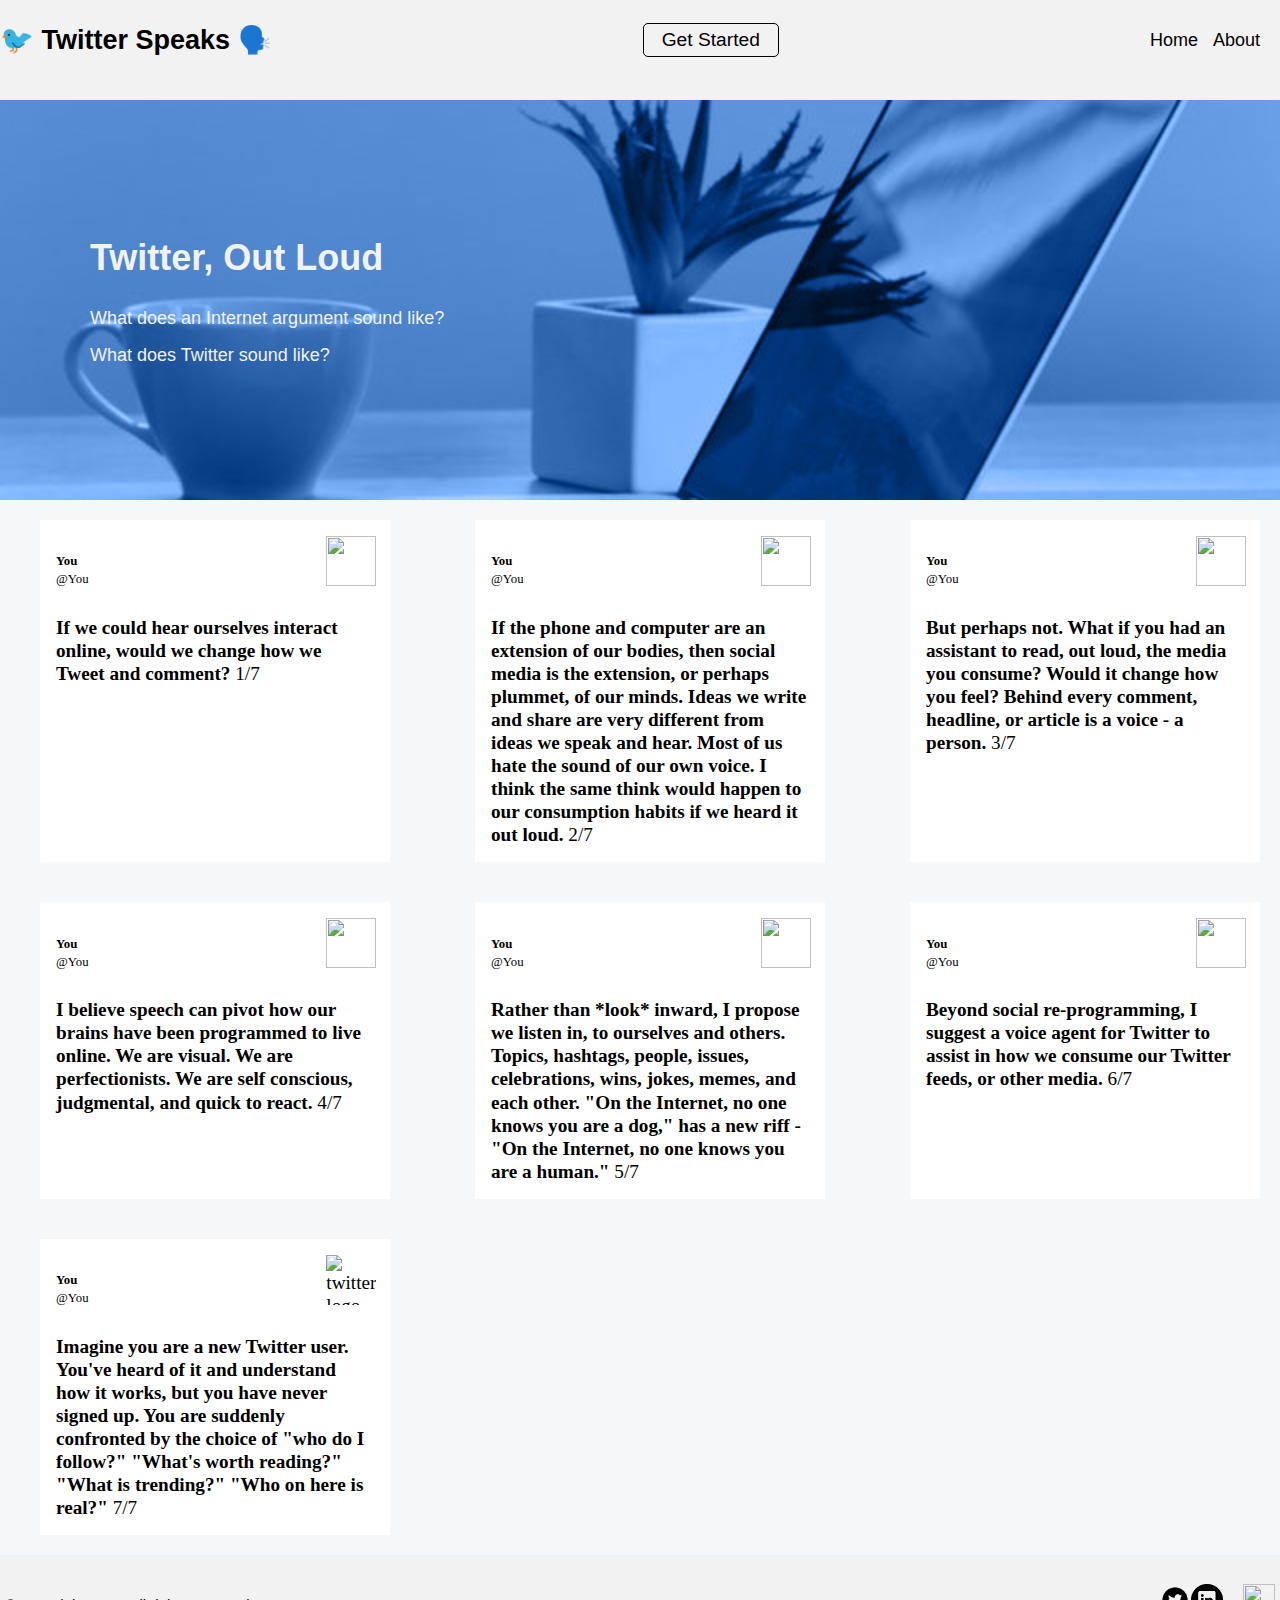
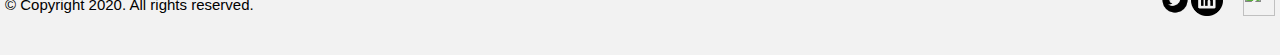
==== index.html @ 6756d502 "Intial Commit from assignment 3" ====
<!DOCTYPE html>
<html lang="en">
<head>
  <meta charset="utf-8"/>
  <link rel="stylesheet" media="screen" href="style.css">
  <title>🐦️Twitter Speaks🗣️</title>
</head>
  <body>
    <div class="wrapper-main"></div>
  <header class="page-header">
    <a href="#footer" class="skip">Skip to bottom of page</a>
    <nav>
      <h2 class="logo"><a href="index.html">🐦 Twitter Speaks 🗣️</a></h2>
      <ul>
        <li>
          <a href="index.html">Home</a>
        </li>
        <li>
          <a href="about.html">About</a>
        </li>

      </ul>
      <a href="form.html"><button class="cta-contact">Get Started</button></a>
    </nav>
  </header>
  <main class="page-main">
    <div>
      <h1>Twitter, Out Loud</h1>
      <p>What does an Internet argument sound like?</p>
      <p>What does Twitter sound like?</p>
    </div>
  </main>
  <div class="container">
      <div class="item">
        <img class="upper-right" src="img/Twitter All Brand Resources/Twitter Logos/Twitter_Logo_Blue/Twitter_Logo_Blue.png">
        <div class="upper-left"><p><strong>You</p></strong><br>@You</div>
        <p><strong>If we could hear ourselves interact online, would we change how we Tweet and comment?</strong> 1/7</p>
      </div>
      <div class="item"><img class="upper-right" src="img/Twitter All Brand Resources/Twitter Logos/Twitter_Logo_Blue/Twitter_Logo_Blue.png">
        <div class="upper-left"><p><strong>You</p></strong><br>@You</div>
        <p><strong>If the phone and computer are an extension of our bodies, then social media is the extension, or perhaps plummet, of our minds. Ideas we write and share are very different from ideas we speak and hear.
      
          Most of us hate the sound of our own voice. I think the same think would happen to our consumption habits if we heard it out loud. </strong>2/7</p></div>
      <div class="item"><img class="upper-right" src="img/Twitter All Brand Resources/Twitter Logos/Twitter_Logo_Blue/Twitter_Logo_Blue.png">
        <div class="upper-left"><p><strong>You</p></strong><br>@You</div>
        <p><strong>But perhaps not. What if you had an assistant to read, out loud, the media you consume? Would it change how you feel? Behind every comment, headline, or article is a voice - a person.</strong> 3/7</p></div>
      <div class="item"><img class="upper-right" src="img/Twitter All Brand Resources/Twitter Logos/Twitter_Logo_Blue/Twitter_Logo_Blue.png">
        <div class="upper-left"><p><strong>You</p></strong><br>@You</div>
        <p><strong>I believe speech can pivot how our brains have been programmed to live online. We are visual. We are perfectionists. We are self conscious, judgmental, and quick to react.</strong> 4/7</p> </div>
      <div class="item"><img class="upper-right" src="img/Twitter All Brand Resources/Twitter Logos/Twitter_Logo_Blue/Twitter_Logo_Blue.png">
        <div class="upper-left"><p><strong>You</p></strong><br>@You</div>
        <p><strong>Rather than *look* inward, I propose we listen in, to ourselves and others. Topics, hashtags, people, issues, celebrations, wins, jokes, memes, and each other. "On the Internet, no one knows you are a dog," has a new riff - "On the Internet, no one knows you are a human."</strong> 5/7</p></div>
      <div class="item"><img class="upper-right" src="img/Twitter All Brand Resources/Twitter Logos/Twitter_Logo_Blue/Twitter_Logo_Blue.png">
        <div class="upper-left"><p><strong>You</p></strong><br>@You</div>
        <p><strong>Beyond social re-programming, I suggest a voice agent for Twitter to assist in how we consume our Twitter feeds, or other media.</strong> 6/7</p> </div>
      <div class="item"><img class="upper-right" alt="twitter-logo" src="img/Twitter All Brand Resources/Twitter Logos/Twitter_Logo_Blue/Twitter_Logo_Blue.png">
        <div class="upper-left"><p><strong>You</p></strong><br>@You</div>
        <p><strong>Imagine you are a new Twitter user. You've heard of it and understand how it works, but you have never signed up. You are suddenly confronted by the choice of "who do I follow?" "What's worth reading?" "What is trending?" "Who on here is real?"</strong> 7/7</p></div>
  </div>
  <footer id="footer" class="page-footer">
    <small>© Copyright 2020. All rights reserved.</small>
    <ul>
        <a href="https://twitter.com/eddierath1" target="_blank">
          <img class="social-icon" src="img/twitter.png">
        </a>
      </li>
      <li>
        <a href="https://linkedin.com/in/eddierath" target="_blank">
          <img class="social-icon" src="img/linkedin.png">
        </a>
      </li>
      <li>
        <a href="https://github.com/eddierath?tab=repositories" target="_blank">
          <img class="social-icon" src="img/GitHub-Mark/png/GitHub-Mark-64px.png">
        </a>
      </li>
    </ul>
  </footer>
</div>
  </body>
</html>
---- style.css ----
html {
  box-sizing: border-box;
}
*, *:before, *:after {
  box-sizing: inherit;
}

/* color variables for easier prototyping */
:root {
  --main-white-color: #f2f2f2;
  --main-black-color: black;
  --main-blue-color: rgb(72, 126, 197);
}

* {
  padding: 0;
  margin: 0;
  box-sizing: border-box;
}

.wrapper {
	border: 2px solid maroon;
	width: 70%;
	padding: 6rem 4rem;
	overflow: auto;
	margin: 0 auto;
}
/* Index Flex CONTAINER */
.container {
  background-color: #f5f8fa;
  /* Could not get flex-flow to behave this way */
  display: flex;
flex-direction: row;
  flex-wrap: wrap;
  justify-content: space-between;
  align-content: center;
  }
/* Flexbox for Twitter Card START*/
  .item {
  font-size: 1.2rem;
  max-width: 350px;
  margin: 20px 20px 20px 40px;
	/* Twitter Font guideline */
	font-family: "HelveticaNeue";
	line-height: 1.2;
	padding: 1rem;
	background: white;
  color: black;
  /* flex items within the item box */
  display: flex;
  flex-direction: column;
  justify-content: flex-start;
  align-content: flex-start;


/* Flexbox END*/
  }
  .upper-right {
    margin: 0 0 3% 85%;
    width: 50px;
    height: 50px;
  }
  .upper-left {
    font-size: 0.8rem;
    margin: -12% 0 10% 0;
    line-height: 0.7;
    font-family: "HelveticaNeue-Light";
  }
button {
  background: none;
  outline: none;
  cursor: pointer;
}

ul {
  list-style: none;
}

a {
  text-decoration: none;
  color: inherit;
}

body {
  font: 16px/1.5 "Dosis", sans-serif;
}




/* Header */
.page-header {
  background: var(--main-white-color);
  min-height: 100px;
}
.page-header nav {
  padding-top: 20px;
  display: flex;
  flex-wrap: wrap;
margin-right: 20px;
  justify-content: space-between;
  align-items: center;
}

nav a:hover {
	color: rgba(0, 140, 255, 0.603);
}
button:hover {
	background-color: rgb(162, 209, 255);
}
.page-header ul {
  display: flex;
  order: 1;
  width: 100%;
  margin-top: 15px;
}

.page-header ul li:not(:last-child) {
  padding-right: 15px;
}

.page-header .cta-contact {
  font-family: inherit;
  font-size: 1.2rem;
  padding: 5px 18px;
  border: 1px solid;
  border-radius: 5px;
}


/* main page */
.page-main {
  display: flex;
  flex-direction: column;
  justify-content: center;
  flex-grow: 1;
  min-height: 400px;
  background: var(--main-blue-color)
	/*Photo by Tyler Lastovich from Pexels*/
    url("img/apple-cup-desk-7974-2.jpg") no-repeat
    center / cover;
  background-blend-mode: luminosity;
  color: var(--main-white-color);
}

.page-main div {
  max-width: 500px;
}

.page-main h1 {
  margin-bottom: 20px;
}

.page-main p + p {
  margin-top: 10px;
}

/* form start */
.page-main-form {
	min-height: 200px;
	background: var(--main-blue-color)
	  /*Photo by Tyler Lastovich from Pexels*/
	  url("img/apple-cup-desk-7974-2.jpg") no-repeat
	  center / cover;
	background-blend-mode: luminosity;
	color: var(--main-white-color);
  }
  .form-banner-text {
	  padding: 60px;
  }
  .regular-image {
	  max-width: 15%;
	  min-width: 8%;
	  float: right;
	  padding: 20px;
  }

  /* Grid layout START */
.formwrapper {
	background-color: rgb(224, 224, 224);
	display: grid;
  	grid-template-columns: repeat(3, 1fr);
  	grid-gap: 10px;
	grid-auto-rows: minmax(100px, auto);
	justify-content: space-evenly;	
}
.grid-item-1 {
	grid-column: 3;
 	grid-row: 1 / 5;
	font-size: 1rem;
	max-width: 400px;
	margin: 20px 20px 20px 40px;
	  /* Twitter Font guideline */
	  font-family: "HelveticaNeue";
	  line-height: 1.2;
	  padding: 1rem;
	  background: white;
	color: black;
	
  
	}
	.grid-item-2 {
		grid-column: 1;
		grid-row: 1 / 2;
	}
	.grid-item-3 {
		grid-column: 2;
		grid-row:  1 / 2;
	}
	.grid-item-4 {
		grid-column: 1;
		grid-row: 2 / 3;

	}
	.grid-item-5 {
	grid-column: 2;
		grid-row: 2 / 4;
				
	}
	.grid-item {
		margin: 20px 0 20px 20px;
		font-size: 1.2rem;
		/* Twitter Font guideline */
		font-family: "HelveticaNeue";
		line-height: 1.2;
		padding: 1rem;
		background: white;
		color: black;	
	}
.grid-item:hover {
	border: solid 2px;
}
  /* Grid layout END */
fieldset {
	margin: 1rem;
	border: none;
	background-color:white;
}
legend {
	padding-top: 2rem;
	font-weight: bold;
	font-size: 1.3rem;
	margin-top: 1.5rem;
	margin-bottom: 1rem;
	border-bottom: 2px solid black;

}
label {
	display: block;
}
input:not([type="radio"]):not([type="checkbox"]), textarea {
	display: block;
	margin: 0.5em 1em;
	width: 20rem;
	font-size: 1em;
}


/* Footer */
.page-footer {
  min-height: 100px;
  display: flex;
  flex-direction: column-reverse;
  background: var(--main-white-color);
  padding: 5px;
}

.page-footer ul {
  display: flex;
  font-size: 1.5rem;
  margin-bottom: 5px;
}

.page-footer ul li:not(:last-child) {
  margin-right: 20px;
}

.social-icon {
	width: 32px;
	height: 32px;
}

/* Media Screen resize */
@media screen and (min-width: 550px) {
  .page-header ul {
    width: auto;
    margin-top: 0;
  }

  .page-header .cta-contact {
    order: 1;
  }

  .page-footer {
    flex-direction: row;
    justify-content: space-between;
    align-items: center;
  }

  .page-footer ul {
    margin-bottom: 0;
  }
}

@media screen and (min-width: 768px) {
  body {
    font-size: 18px;
  }

  .page-main {
    padding-left: 90px;
  }
}

.skip {
	position: absolute;
	top: -1000px;
	left: -1000px;
	height: 10px;
	width: 10px;
	text-align: left;
	overflow: hidden;
}

a.skip:active, a.skip:focus, a.skip:hover {
	left: 0; 
	top: 0;
	color: black;
	width: auto; 
	height: auto; 
	overflow: visible; 
}
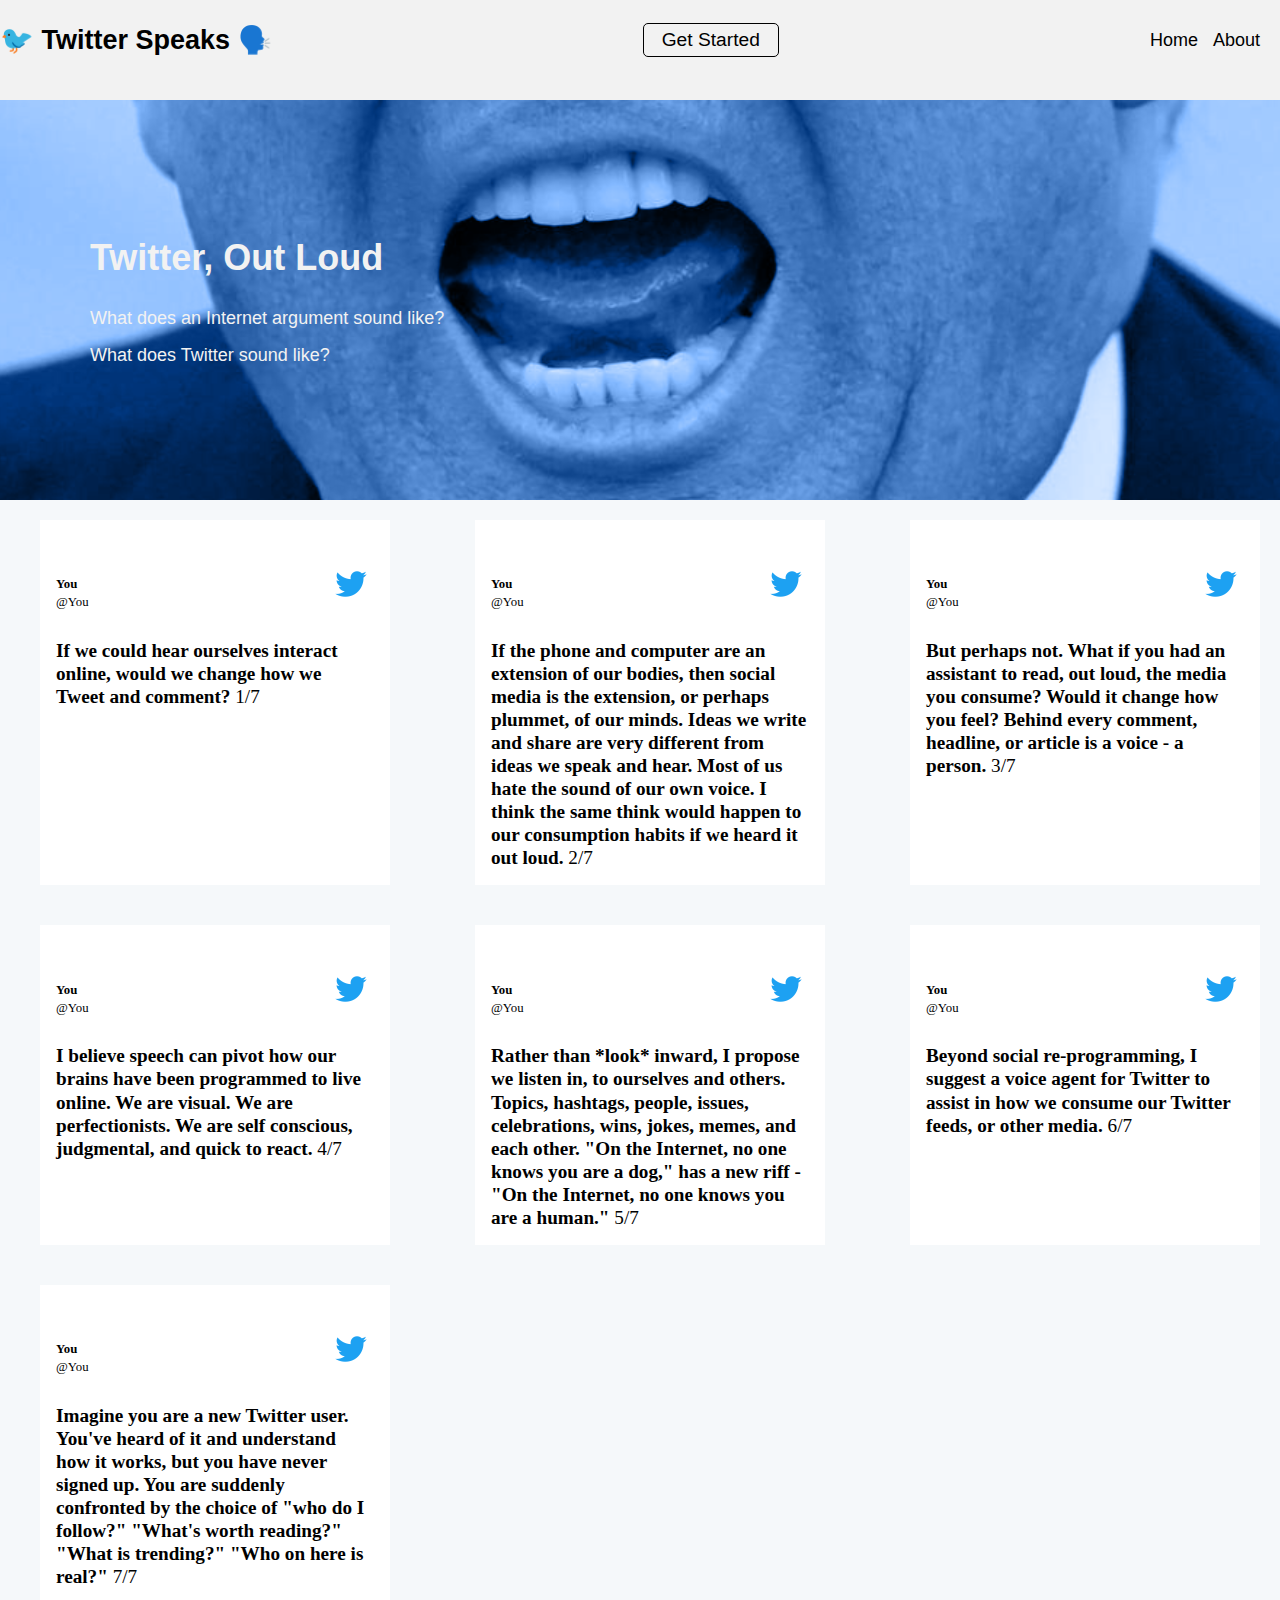
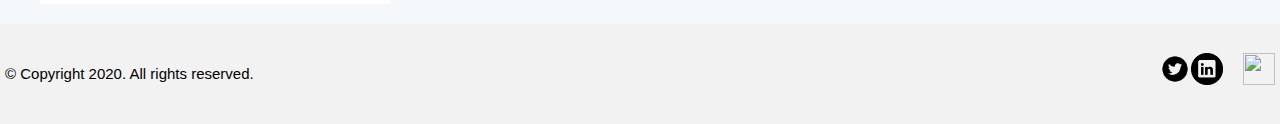
==== commit 51710362: "Tuesday afternoon edits" ====
--- a/index.html
+++ b/index.html
@@ -32,30 +32,64 @@
   </main>
   <div class="container">
       <div class="item">
-        <img class="upper-right" src="img/Twitter All Brand Resources/Twitter Logos/Twitter_Logo_Blue/Twitter_Logo_Blue.png">
+          <div class="playpause">
+            <input type="checkbox" value="" id="playPauseCheckbox1" name="playPauseCheckbox1" />
+            <label class="label" for="playPauseCheckbox1"></label>
+          </div>
+        <img class="upper-right" src="img/Twitter_Logo_Blue.png">
         <div class="upper-left"><p><strong>You</p></strong><br>@You</div>
-        <p><strong>If we could hear ourselves interact online, would we change how we Tweet and comment?</strong> 1/7</p>
+          <p><strong>If we could hear ourselves interact online, would we change how we Tweet and comment?</strong> 1/7</p>
       </div>
-      <div class="item"><img class="upper-right" src="img/Twitter All Brand Resources/Twitter Logos/Twitter_Logo_Blue/Twitter_Logo_Blue.png">
-        <div class="upper-left"><p><strong>You</p></strong><br>@You</div>
-        <p><strong>If the phone and computer are an extension of our bodies, then social media is the extension, or perhaps plummet, of our minds. Ideas we write and share are very different from ideas we speak and hear.
-      
-          Most of us hate the sound of our own voice. I think the same think would happen to our consumption habits if we heard it out loud. </strong>2/7</p></div>
-      <div class="item"><img class="upper-right" src="img/Twitter All Brand Resources/Twitter Logos/Twitter_Logo_Blue/Twitter_Logo_Blue.png">
-        <div class="upper-left"><p><strong>You</p></strong><br>@You</div>
-        <p><strong>But perhaps not. What if you had an assistant to read, out loud, the media you consume? Would it change how you feel? Behind every comment, headline, or article is a voice - a person.</strong> 3/7</p></div>
-      <div class="item"><img class="upper-right" src="img/Twitter All Brand Resources/Twitter Logos/Twitter_Logo_Blue/Twitter_Logo_Blue.png">
-        <div class="upper-left"><p><strong>You</p></strong><br>@You</div>
-        <p><strong>I believe speech can pivot how our brains have been programmed to live online. We are visual. We are perfectionists. We are self conscious, judgmental, and quick to react.</strong> 4/7</p> </div>
-      <div class="item"><img class="upper-right" src="img/Twitter All Brand Resources/Twitter Logos/Twitter_Logo_Blue/Twitter_Logo_Blue.png">
-        <div class="upper-left"><p><strong>You</p></strong><br>@You</div>
-        <p><strong>Rather than *look* inward, I propose we listen in, to ourselves and others. Topics, hashtags, people, issues, celebrations, wins, jokes, memes, and each other. "On the Internet, no one knows you are a dog," has a new riff - "On the Internet, no one knows you are a human."</strong> 5/7</p></div>
-      <div class="item"><img class="upper-right" src="img/Twitter All Brand Resources/Twitter Logos/Twitter_Logo_Blue/Twitter_Logo_Blue.png">
-        <div class="upper-left"><p><strong>You</p></strong><br>@You</div>
-        <p><strong>Beyond social re-programming, I suggest a voice agent for Twitter to assist in how we consume our Twitter feeds, or other media.</strong> 6/7</p> </div>
-      <div class="item"><img class="upper-right" alt="twitter-logo" src="img/Twitter All Brand Resources/Twitter Logos/Twitter_Logo_Blue/Twitter_Logo_Blue.png">
-        <div class="upper-left"><p><strong>You</p></strong><br>@You</div>
-        <p><strong>Imagine you are a new Twitter user. You've heard of it and understand how it works, but you have never signed up. You are suddenly confronted by the choice of "who do I follow?" "What's worth reading?" "What is trending?" "Who on here is real?"</strong> 7/7</p></div>
+        <div class="item">
+            <div class="playpause">
+                <input type="checkbox" value="" id="playPauseCheckbox2" name="playPauseCheckbox2" />
+                <label class="label" for="playPauseCheckbox2"></label>
+              </div>
+              <img class="upper-right" src="img/Twitter_Logo_Blue.png">
+          <div class="upper-left"><p><strong>You</p></strong><br>@You</div>
+          <p><strong>If the phone and computer are an extension of our bodies, then social media is the extension, or perhaps plummet, of our minds. Ideas we write and share are very different from ideas we speak and hear.
+        
+            Most of us hate the sound of our own voice. I think the same think would happen to our consumption habits if we heard it out loud. </strong>2/7</p></div>
+        <div class="item">
+            <div class="playpause">
+                <input type="checkbox" value="" id="playPauseCheckbox3" name="playPauseCheckbox3" />
+                <label class="label" for="playPauseCheckbox3"></label>
+              </div>
+              <img class="upper-right" src="img/Twitter_Logo_Blue.png">
+          <div class="upper-left"><p><strong>You</p></strong><br>@You</div>
+          <p><strong>But perhaps not. What if you had an assistant to read, out loud, the media you consume? Would it change how you feel? Behind every comment, headline, or article is a voice - a person.</strong> 3/7</p></div>
+        <div class="item">
+            <div class="playpause">
+                <input type="checkbox" value="" id="playPauseCheckbox4" name="playPauseCheckbox4" />
+                <label class="label" for="playPauseCheckbox4"></label>
+              </div>
+              <img class="upper-right" src="img/Twitter_Logo_Blue.png">
+          <div class="upper-left"><p><strong>You</p></strong><br>@You</div>
+          <p><strong>I believe speech can pivot how our brains have been programmed to live online. We are visual. We are perfectionists. We are self conscious, judgmental, and quick to react.</strong> 4/7</p> </div>
+        <div class="item">
+            <div class="playpause">
+                <input type="checkbox" value="" id="playPauseCheckbox5" name="playPauseCheckbox5" />
+                <label class="label" for="playPauseCheckbox5"></label>
+              </div>
+              <img class="upper-right" src="img/Twitter_Logo_Blue.png">
+          <div class="upper-left"><p><strong>You</p></strong><br>@You</div>
+          <p><strong>Rather than *look* inward, I propose we listen in, to ourselves and others. Topics, hashtags, people, issues, celebrations, wins, jokes, memes, and each other. "On the Internet, no one knows you are a dog," has a new riff - "On the Internet, no one knows you are a human."</strong> 5/7</p></div>
+        <div class="item">
+            <div class="playpause">
+                <input type="checkbox" value="" id="playPauseCheckbox6" name="playPauseCheckbox6" />
+                <label class="label" for="playPauseCheckbox6"></label>
+              </div>
+              <img class="upper-right" src="img/Twitter_Logo_Blue.png">
+          <div class="upper-left"><p><strong>You</p></strong><br>@You</div>
+          <p><strong>Beyond social re-programming, I suggest a voice agent for Twitter to assist in how we consume our Twitter feeds, or other media.</strong> 6/7</p> </div>
+        <div class="item">
+            <div class="playpause">
+                <input type="checkbox" value="" id="playPauseCheckbox7" name="playPauseCheckbox7" />
+                <label class="label" for="playPauseCheckbox7"></label>
+              </div>
+              <img class="upper-right" alt="twitter-logo" src="img/Twitter_Logo_Blue.png">
+          <div class="upper-left"><p><strong>You</p></strong><br>@You</div>
+          <p><strong>Imagine you are a new Twitter user. You've heard of it and understand how it works, but you have never signed up. You are suddenly confronted by the choice of "who do I follow?" "What's worth reading?" "What is trending?" "Who on here is real?"</strong> 7/7</p></div>
   </div>
   <footer id="footer" class="page-footer">
     <small>© Copyright 2020. All rights reserved.</small>
--- a/style.css
+++ b/style.css
@@ -51,10 +51,52 @@
   flex-direction: column;
   justify-content: flex-start;
   align-content: flex-start;
-
-
+  /* Assignment 4 addition */
+  transition: all .2s ease-in-out;
 /* Flexbox END*/
   }
+/* Assignment 4 addition */
+  
+/* play/pause button overlay */
+.item:hover .playpause label {
+  display: block;
+  box-sizing: border-box;
+  width: 0;
+  height: 74px;
+  cursor: pointer;
+  border-color: transparent transparent transparent #657786;;
+  transition: 100ms all ease;
+  will-change: border-width;
+  border-style: solid;
+  border-width: 37px 0 37px 60px;   
+}
+.playpause input[type='checkbox'] {
+  visibility: hidden;
+}
+.item:hover input[type='checkbox']:checked + label {
+    border-style: double;
+    border-color: #1DA1F2;
+    border-width: 0px 0 0px 60px;
+}
+.item:hover .playpause {
+  position: absolute;
+  margin: 0;
+  position: absolute;
+  top: 50%;
+  left: 50%;
+  opacity: 0.8;
+  margin-right: -50%;
+  transform: translate(-50%, -50%)
+}
+
+.item:hover  {
+    transform: scale(1.05);
+    background-color: #E1E8ED;
+    font-size: 2rem;
+  }
+
+   
+  
   .upper-right {
     margin: 0 0 3% 85%;
     width: 50px;
@@ -136,8 +178,8 @@
   flex-grow: 1;
   min-height: 400px;
   background: var(--main-blue-color)
-	/*Photo by Tyler Lastovich from Pexels*/
-    url("img/apple-cup-desk-7974-2.jpg") no-repeat
+	/*Photo from BBC News*/
+    url("img/trumpmouth.png") no-repeat
     center / cover;
   background-blend-mode: luminosity;
   color: var(--main-white-color);
@@ -154,13 +196,14 @@
 .page-main p + p {
   margin-top: 10px;
 }
+
 
 /* form start */
 .page-main-form {
 	min-height: 200px;
 	background: var(--main-blue-color)
-	  /*Photo by Tyler Lastovich from Pexels*/
-	  url("img/apple-cup-desk-7974-2.jpg") no-repeat
+	  /*Photo from BBC News - Photoshopped by Eddie Rath*/
+	  url("img/trumpmouth_repeat.png") no-repeat
 	  center / cover;
 	background-blend-mode: luminosity;
 	color: var(--main-white-color);
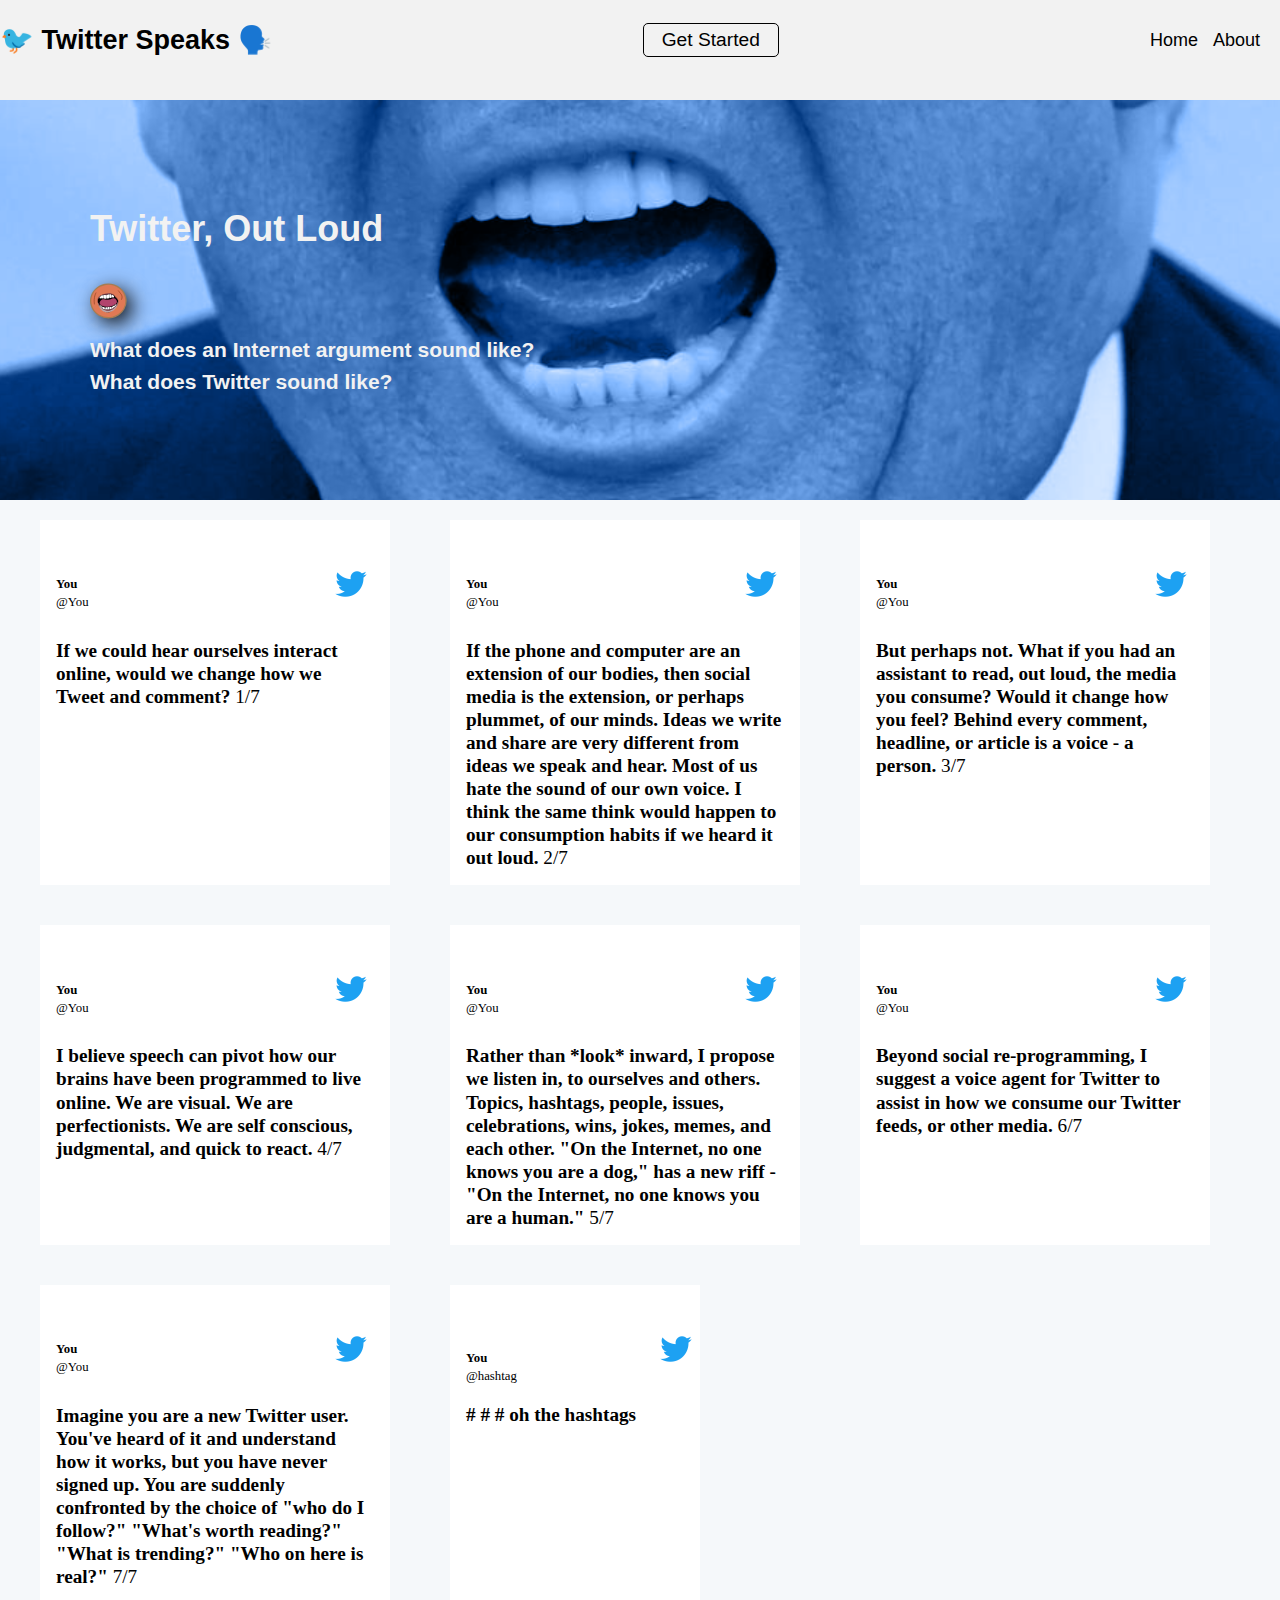
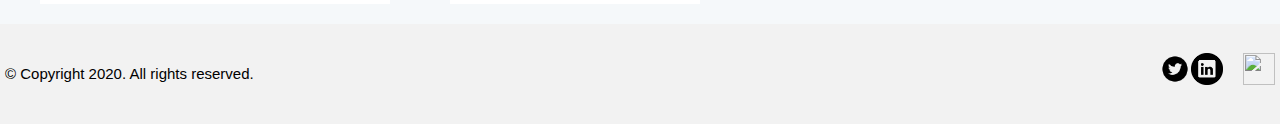
==== commit 09d51edb: "Final Assignment" ====
--- a/index.html
+++ b/index.html
@@ -4,9 +4,11 @@
   <meta charset="utf-8"/>
   <link rel="stylesheet" media="screen" href="style.css">
   <title>🐦️Twitter Speaks🗣️</title>
+  <script src="https://ajax.googleapis.com/ajax/libs/jquery/3.4.1/jquery.min.js"></script>
+  <script src="https://code.responsivevoice.org/responsivevoice.js?key=BepA3S16"></script>
 </head>
   <body>
-    <div class="wrapper-main"></div>
+    <div class="wrapper-main">
   <header class="page-header">
     <a href="#footer" class="skip">Skip to bottom of page</a>
     <nav>
@@ -20,25 +22,146 @@
         </li>
 
       </ul>
+      
       <a href="form.html"><button class="cta-contact">Get Started</button></a>
     </nav>
   </header>
   <main class="page-main">
     <div>
-      <h1>Twitter, Out Loud</h1>
-      <p>What does an Internet argument sound like?</p>
-      <p>What does Twitter sound like?</p>
+      <h1>Twitter, Out Loud</h1><!-- Generator: Adobe Illustrator 23.1.1, SVG Export Plug-In  -->
+      <svg version="1.1" xmlns="http://www.w3.org/2000/svg" xmlns:xlink="http://www.w3.org/1999/xlink" x="0px" y="0px" width="40px"
+      height="50px" viewBox="0 100 800 500" style="enable-background:new 0 0 733 698;" xml:space="preserve">
+      <style type="text/css">
+      .st0{fill:#E07955;stroke:#A67C52;stroke-width:26;stroke-miterlimit:10;}
+      .st1{fill:#BBA6A9;}
+      .st2{fill:#FFFFFF;stroke:#000000;stroke-miterlimit:10;}
+      .st3{fill:#844651;}
+      .st4{fill:#B2446D;stroke:#510833;stroke-miterlimit:10;}
+      .st5{fill:none;stroke:#772D0E;stroke-width:10;stroke-miterlimit:10;}
+      </style>
+      <defs>
+      </defs>
+      <g>
+      <path class="st0" id="trumpbg" d="M720,349.01c0,58.3-15.62,113.13-43.1,160.92c-21.11,36.71-49.21,69.26-82.61,96.03
+      c-15.17,12.16-31.42,23.13-48.61,32.75c-29.26,16.38-61.22,28.88-95.09,36.73c-26.95,6.25-55.11,9.56-84.08,9.56
+      c-67.85,0-131.24-18.17-185.07-49.67c-25.22-14.76-48.34-32.44-68.84-52.56c-18.46-18.11-34.8-38.19-48.62-59.88
+      c-16.6-26.03-29.58-54.38-38.29-84.42C17.41,410,13,379.99,13,349.01c0-23.1,2.45-45.66,7.12-67.45
+      c6.68-31.17,17.9-60.77,32.98-88.15c16.32-29.64,37.16-56.68,61.65-80.29c24.53-23.65,52.72-43.85,83.69-59.79
+      c29.93-15.4,62.46-26.82,96.81-33.5c23.01-4.48,46.84-6.83,71.24-6.83c42.5,0,83.24,7.13,120.98,20.19
+      c38.42,13.3,73.72,32.75,104.6,57.1c32.19,25.39,59.56,56.09,80.63,90.71c18.68,30.69,32.4,64.45,40.11,100.28
+      C717.53,303.17,720,325.81,720,349.01z" />
+      <animate dur="0.5s" begin="mouseover" xlink:href="#trumpbg" attributeName="d" values="M720,349.01c0,58.3-15.62,113.13-43.1,160.92c-21.11,36.71-49.21,69.26-82.61,96.03
+      c-15.17,12.16-31.42,23.13-48.61,32.75c-29.26,16.38-61.22,28.88-95.09,36.73c-26.95,6.25-55.11,9.56-84.08,9.56
+      c-67.85,0-131.24-18.17-185.07-49.67c-25.22-14.76-48.34-32.44-68.84-52.56c-18.46-18.11-34.8-38.19-48.62-59.88
+      c-16.6-26.03-29.58-54.38-38.29-84.42C17.41,410,13,379.99,13,349.01c0-23.1,2.45-45.66,7.12-67.45
+      c6.68-31.17,17.9-60.77,32.98-88.15c16.32-29.64,37.16-56.68,61.65-80.29c24.53-23.65,52.72-43.85,83.69-59.79
+      c29.93-15.4,62.46-26.82,96.81-33.5c23.01-4.48,46.84-6.83,71.24-6.83c42.5,0,83.24,7.13,120.98,20.19
+      c38.42,13.3,73.72,32.75,104.6,57.1c32.19,25.39,59.56,56.09,80.63,90.71c18.68,30.69,32.4,64.45,40.11,100.28
+      C717.53,303.17,720,325.81,720,349.01z;M655.74,364.02c0,58.3-59.49-7.73-86.97,40.06c-21.11,36.71,27.62,114.98-5.77,141.75
+      c-15.17,12.16-103.57-49.88-120.76-40.25c-29.26,16.38-12.59,89.05-46.47,96.91c-26.95,6.25-78.62-77.35-107.59-77.35
+      c-67.85,0-52.92,109.29-106.75,77.79c-25.22-14.76-5.38-92.33-25.88-112.44c-18.46-18.11-77.76,21.69-91.59,0
+      c-16.6-26.03,28.2-56.38,19.49-86.41C75.19,375.6,13,347.59,13,316.61c0-23.1,71.05-45.86,75.72-67.65
+      c6.68-31.17-50.69-60.57-35.61-87.95c16.32-29.64,95.8-21.6,120.29-45.21c24.53-23.64-2.01-82.29,28.97-98.23
+      c29.93-15.4,82.9,78.12,117.25,71.44c23.01-4.48,68.09-60.28,92.49-60.28c42.5,0,7.53,76.24,45.27,89.3
+      c38.42,13.3,51.49-126.53,82.37-102.18c32.19,25.39-7.98,122.27,132.96,132.75c18.68,30.69-18.09,64.72-10.38,100.56
+      C667.04,271.04,655.74,340.82,655.74,364.02z;M720,349.01c0,58.3-15.62,113.13-43.1,160.92c-21.11,36.71-49.21,69.26-82.61,96.03
+      c-15.17,12.16-31.42,23.13-48.61,32.75c-29.26,16.38-61.22,28.88-95.09,36.73c-26.95,6.25-55.11,9.56-84.08,9.56
+      c-67.85,0-131.24-18.17-185.07-49.67c-25.22-14.76-48.34-32.44-68.84-52.56c-18.46-18.11-34.8-38.19-48.62-59.88
+      c-16.6-26.03-29.58-54.38-38.29-84.42C17.41,410,13,379.99,13,349.01c0-23.1,2.45-45.66,7.12-67.45
+      c6.68-31.17,17.9-60.77,32.98-88.15c16.32-29.64,37.16-56.68,61.65-80.29c24.53-23.65,52.72-43.85,83.69-59.79
+      c29.93-15.4,62.46-26.82,96.81-33.5c23.01-4.48,46.84-6.83,71.24-6.83c42.5,0,83.24,7.13,120.98,20.19
+      c38.42,13.3,73.72,32.75,104.6,57.1c32.19,25.39,59.56,56.09,80.63,90.71c18.68,30.69,32.4,64.45,40.11,100.28
+      C717.53,303.17,720,325.81,720,349.01z;"
+         ></animate>
+      </g>
+      <g>
+      <path d="M560.85,339.5c-3.68-15.49-10.79-28.99-21.31-40.49c-8.19-12.64-18.99-22.67-32.38-30.09
+       c-5.46-10.23-12.4-19.59-20.84-28.08c-8.03-6.21-16.06-12.41-24.1-18.62c-18.57-10.77-38.6-16.19-60.09-16.26
+       c-11.36-0.43-22.19,1.08-32.49,4.53c-5.11-0.6-10.26-0.83-15.29-0.61c-7.75,0.33-15.49,1.18-23.2,2.26
+       c-17.39-3.03-34.77-2.21-52.16,2.46c-4.95,1.62-9.84,3.38-14.66,5.36c-14.01,5.75-28.26,11.26-41.82,18.07
+       c-20.19,10.14-39.08,29.16-49.78,48.92c-12.67,23.4-14.86,36.6-16.83,63.23c-0.23,3.06-0.33,6.16-0.35,9.23
+       c-0.01,2.54,0.12,5.06,0.35,7.59c0.95,10.5,2.49,23.16,4.5,33.53c0.29,1.51,0.56,2.99,0.97,4.47c1.84,6.55,5.43,13.61,7.87,19.4
+       c2.89,6.85,5.34,14.1,9.37,20.43c3.69,5.79,8.42,11.31,12.5,16.59c4.38,5.67,8.63,11.58,13.4,16.98
+       c3.35,3.79,6.94,7.37,10.48,10.98c15.87,16.18,31.19,33.3,47.87,48.63c4.02,3.1,8.03,6.21,12.05,9.31
+       c4.39,3.45,8.82,6.86,13.27,10.23c7.61,4.88,34.48,13.85,31.44,13.2c11.14,3.01,22.86,4.67,34.31,4.3
+       c21.74-0.7,44.27-5.65,62.91-17.53c8.25-5.26,17.77-13.37,25.4-19.53c1.33-1.07,2.65-2.15,3.95-3.25
+       c7.89-6.63,15.49-13.59,22.79-20.87c11.7-11.66,22.33-24.2,32.51-37.11c5.96-3.34,11.53-7.37,16.69-12.09
+       c8.95-5.29,16.06-12.41,21.36-21.36c10.52-11.5,17.63-25,21.31-40.49c1.42-10.55,2.84-21.1,4.25-31.65
+       C563.68,360.6,562.26,350.05,560.85,339.5z"/>
+      <path d="M319.62,570.73c-0.57-0.15-1.14-0.29-1.71-0.45C318.78,570.52,319.33,570.67,319.62,570.73z"/>
+      </g>
+      <path class="st1" d="M151.5,372.51c-4.29,2.06,13.12,50.62,37,95c19.01,35.34,32.58,50.29,38,56c9.71,10.22,27.29,28.4,55,41
+      c41.55,18.9,80.31,13.64,98,11c58.22-8.67,95.67-41.21,110-54c46.62-41.61,62.27-90.14,69-112c9.08-29.47,12.32-59.06,9-60
+      c-3.82-1.08-12.36,36.83-40,82c-15.34,25.07-30.27,49.47-58,70c-55.22,40.88-118.53,34.83-126,34c-50.4-5.58-83.88-31.8-104-48
+      C176.05,436.45,156.45,370.14,151.5,372.51z"/>
+      <path class="st2" d="M264,260.01c1.04,24.28,1.56,36.42,10,42c2.94,1.95,10,1.99,24,2c15.13,0.01,22.75-0.04,26-3
+      c3.16-2.87,3.96-6.71,3-31c-1.22-30.82-2.89-34.41-6-37c-3.23-2.69-11.53-2.83-28-3c-20.42-0.21-23.22,1.39-25,3
+      C266.25,234.59,263.07,238.36,264,260.01z"/>
+      <path class="st2" d="M384.5,218.51c15.98,9.35,11.27,40.41,8,62c-0.42,2.8-1.12,6.61-4,10c-4.28,5.03-10.78,6.06-27,7
+      c-24.51,1.43-25.93,3.15-29,1c-5.19-3.64-6.2-12.81-8-31c-1.93-19.45-2.82-29.3,1-35c6.3-9.41,18.39-11.49,33-14
+      C371.9,216.21,378.59,215.06,384.5,218.51z"/>
+      <path class="st2" d="M391.5,215.51c7.36-6.93,25.24-3.6,34,6c3.66,4.01,5.15,11.73,8,27c2.95,15.82,4.37,23.82,2,28
+      c-6.46,11.39-28.26,15.41-38,7c-4.04-3.49-3.73-7.16-6-32C388.92,223.3,387.71,219.08,391.5,215.51z"/>
+      <path class="st2" d="M447.5,228.51c-3.12,0.37-9.5,1.13-13,6c-0.75,1.05-2.77,4.23-1,17c1.7,12.28,2.55,18.42,7,23
+      c7.46,7.67,18.26,7.12,20,7c8.03-0.54,18.54-4.95,21-13c0.98-3.21,0.32-6.47-1-13c-1.1-5.43-1.87-9.26-4-13
+      C471.08,232.97,458.66,227.18,447.5,228.51z"/>
+      <path class="st2" d="M259.5,237.51c-5.06-4.53-13.25-3.14-20-2c-6.76,1.15-13.98,2.37-18,8c-2.85,3.99-1.34,6.37-1,24
+      c0.3,15.43-0.74,19.56,3,24c3.18,3.78,7.5,5.01,11,6c2.28,0.65,11.72,3.17,21-2c1.9-1.05,5.45-3.03,8-7c3.87-6.01,1.79-10.9,0-29
+      C261.92,243.52,262.86,240.52,259.5,237.51z"/>
+      <path class="st2" d="M205.5,256.51c-9.53,2.12-13.56,11.88-14,13c-4.22,10.7-0.05,25.36,9,29c4.89,1.97,10.16,0.28,11,0
+      c1.13-0.38,6.39-2.14,9-7c1.69-3.15,0.92-5.09,0-15c-1.23-13.25-0.4-15.6-3-18C213.42,254.75,206.71,256.24,205.5,256.51z"/>
+      <path class="st3" d="M154,391.01c-2.51-0.09-21.82-70.54,17-122c23.89-31.68,61.26-44.83,93-56c25.74-9.06,46.6-12.2,59-14
+      c35.62-5.17,67.99-9.87,104,1c38.58,11.65,60.28,34.81,97,74c41.46,44.25,43.99,67.19,44,78c0.02,20.47-8.97,37.25-10,37
+      c-1.26-0.31,9.96-25.9,2-53c-1.69-5.77-4.4-12.1-26-38c-28.12-33.72-42.59-50.82-63-63c-16.18-9.65-30.5-14.3-39-17
+      c-20.03-6.37-34.76-11.05-53-9c-24.22,2.72-26.53,14.16-53,16c-13.94,0.97-13.77-2.17-33-2c-7.87,0.07-26.69,0.36-48,7
+      c-25.76,8.03-44.06,21.87-52,29C143.93,303.11,156.81,391.11,154,391.01z"/>
+      <path class="st2" d="M315,483.01c-1.31,2.44,0.28,9.83,3.5,24.5c2.47,11.25,3.61,14.72,7,17c3.21,2.16,6.72,2.1,13,2
+      c7.77-0.12,12.08-0.19,15-3c1.59-1.53,3.29-4.37,1-24c-1.4-12.01-2.15-18.07-4.5-20.5C341.69,470.4,320.39,472.95,315,483.01z"/>
+      <path class="st2" d="M353.5,477.51c6.64-9.85,28.31-9.67,33-2c0.57,0.93,0.61,1.52,1,5c1.07,9.66,1.81,19.36,3,29
+      c0.62,5.04,0.96,6.31,0,8c-2.28,4.01-8.58,4.5-15,5c-6.73,0.53-10.1,0.79-13-1c-3.2-1.97-4.72-5.39-7-18
+      C352.74,488.29,351.36,480.68,353.5,477.51z"/>
+      <path class="st2" d="M406.5,468.51c5.11-0.43,11.65-0.99,17,3c3.67,2.74,5.11,7.82,8,18c2.74,9.66,5.45,19.6,1,23
+      c-0.25,0.19-0.46,0.33-0.9,0.54c-1.81,0.87-4.66,0.91-16.1,1.46c-13.41,0.64-15.87,2.9-19,1c-3.21-1.95-2.44-5.12-5-22
+      c-2.02-13.35-3.1-15.86-1-19C393.79,469.59,400.93,468.98,406.5,468.51z"/>
+      <path class="st2" d="M451.5,458.51c-8.57-1.68-17.82,3.79-21,11c-0.67,1.51-1.35,3.73,1,18c3.2,19.45,5.44,21.26,7,22
+      c2.48,1.17,6.35-0.2,14-3c9.89-3.62,14.83-5.43,17-9c4.04-6.67,0.35-15.43-2-21C464.49,469.38,460.66,460.31,451.5,458.51z"/>
+      <path class="st2" d="M482.5,438.51c-2.4,0.18-2.52,1.11-13,8c-10.31,6.78-12.36,7.3-13,10c-0.92,3.89,2.61,5.85,9,16
+      c7.34,11.66,7.43,16.65,11,17c3.76,0.37,4.91-5.05,15-15c7.64-7.54,9.94-7.34,11-11C505.35,453.63,492.73,437.76,482.5,438.51z"/>
+      <path class="st2" d="M518.5,415.51c-4.57-0.18-11.11,3.88-24,12c-4.1,2.58-7.29,4.71-7,7c0.24,1.9,2.73,2.65,5,4
+      c9.67,5.76,8.16,18.21,13,19c2.86,0.47,4.71-3.68,13-15c10.31-14.07,14.4-17.13,13-21C529.53,416.06,519.04,415.53,518.5,415.51z"/>
+      <path class="st2" d="M300.5,478.51c-14.32,1.15-16.72-0.37-19,2c-2.51,2.61-1.37,8.11,1,19c2.61,12,4.02,18.06,9,21
+      c0.95,0.56,1.53,0.72,11,2c14.1,1.9,15.13,1.86,16,1c3.12-3.08-3.16-9.38-5-24c-1.47-11.62,1.17-18.2-3-21
+      C308.85,477.4,307.7,477.93,300.5,478.51z"/>
+      <path class="st2" d="M266.5,471.51c-8.59,1.62-11.92,10.96-13,14c-0.86,2.4-4.09,11.47,1,19c3.84,5.7,10.15,7.13,14,8
+      c3.82,0.87,10.91,2.48,14-1c2.65-2.98-0.39-6.6-1-18c-0.56-10.45,1.7-13.14-1-17C277.56,472.31,271.45,470.57,266.5,471.51z"/>
+      <path class="st2" d="M241.5,464.51c-2.03,0.22-12.33,1.33-15,8c-3.16,7.89,6.34,18.57,15,22c1.7,0.67,3.27,1.41,5,1
+      c2.75-0.65,4.24-3.44,7-10c3.95-9.37,5.9-14.1,5-16C255.44,463.04,242.15,464.44,241.5,464.51z"/>
+      <path class="st2" d="M213.5,436.51c-1.03-0.06-6.24-0.23-9,3c-6.64,7.78,3.33,32.44,15,33c4.14,0.2,9.82-2.58,13-7
+      c0.73-1.01,1.59-2.21,2-4c1.25-5.44-3.05-10.41-7-15C222.67,440.9,219.16,436.83,213.5,436.51z"/>
+      <path class="st3" d="M152,376.01c0.9-0.55,7.86,10.13,47,65c27.66,38.78,30.34,42.08,36,47c29.49,25.67,64.7,30.16,87,33
+      c15.92,2.03,58.43,5.64,102-11c97.33-37.17,133.52-150.03,139-147c4.07,2.25-14.63,65.34-67,117c-16.13,15.91-46.05,44.71-95,58
+      c-14.37,3.9-45.75,12.05-84,4c-60.31-12.69-95.61-56.78-119-86C166.59,416.78,150.36,377.01,152,376.01z"/>
+      <path class="st4" d="M193.5,399.51c5.72,25.84,33.92,39.45,48,46c108.56,50.54,290.51-8.92,298-77c3.18-28.93-24.88-61.77-54-72
+      c-39.2-13.77-57.59,21.41-126,27c-62.64,5.12-80.78-21.64-118-3C212.28,335.14,186.95,369.92,193.5,399.51z"/>
+      <path class="st5" d="M122,181.01c-9.8,18.36-25.2,52.18-33.28,100.35c-10.25,61.06-3.16,111.93,1.23,135.65"/>
+      <path class="st5" d="M563,139.01c13.67,11.84,25.5,36.13,47,60c49.29,54.73,26.6,106.21,18,126"/>
+      </svg>
+      <h3>What does an Internet argument sound like?</h3>
+      <h3>What does Twitter sound like?</h3>
     </div>
   </main>
+  </body>
+  </html>
+
   <div class="container">
       <div class="item">
           <div class="playpause">
-            <input type="checkbox" value="" id="playPauseCheckbox1" name="playPauseCheckbox1" />
+            <input type="checkbox" value="" id="playPauseCheckbox1" name="playPauseCheckbox1"/>
             <label class="label" for="playPauseCheckbox1"></label>
           </div>
         <img class="upper-right" src="img/Twitter_Logo_Blue.png">
         <div class="upper-left"><p><strong>You</p></strong><br>@You</div>
-          <p><strong>If we could hear ourselves interact online, would we change how we Tweet and comment?</strong> 1/7</p>
+          <p><strong class='readme'>If we could hear ourselves interact online, would we change how we Tweet and comment?</strong> 1/7</p>
       </div>
         <div class="item">
             <div class="playpause">
@@ -47,7 +170,7 @@
               </div>
               <img class="upper-right" src="img/Twitter_Logo_Blue.png">
           <div class="upper-left"><p><strong>You</p></strong><br>@You</div>
-          <p><strong>If the phone and computer are an extension of our bodies, then social media is the extension, or perhaps plummet, of our minds. Ideas we write and share are very different from ideas we speak and hear.
+          <p><strong class='readme'>If the phone and computer are an extension of our bodies, then social media is the extension, or perhaps plummet, of our minds. Ideas we write and share are very different from ideas we speak and hear.
         
             Most of us hate the sound of our own voice. I think the same think would happen to our consumption habits if we heard it out loud. </strong>2/7</p></div>
         <div class="item">
@@ -57,7 +180,7 @@
               </div>
               <img class="upper-right" src="img/Twitter_Logo_Blue.png">
           <div class="upper-left"><p><strong>You</p></strong><br>@You</div>
-          <p><strong>But perhaps not. What if you had an assistant to read, out loud, the media you consume? Would it change how you feel? Behind every comment, headline, or article is a voice - a person.</strong> 3/7</p></div>
+          <p><strong class='readme'>But perhaps not. What if you had an assistant to read, out loud, the media you consume? Would it change how you feel? Behind every comment, headline, or article is a voice - a person.</strong> 3/7</p></div>
         <div class="item">
             <div class="playpause">
                 <input type="checkbox" value="" id="playPauseCheckbox4" name="playPauseCheckbox4" />
@@ -65,7 +188,7 @@
               </div>
               <img class="upper-right" src="img/Twitter_Logo_Blue.png">
           <div class="upper-left"><p><strong>You</p></strong><br>@You</div>
-          <p><strong>I believe speech can pivot how our brains have been programmed to live online. We are visual. We are perfectionists. We are self conscious, judgmental, and quick to react.</strong> 4/7</p> </div>
+          <p><strong class='readme'>I believe speech can pivot how our brains have been programmed to live online. We are visual. We are perfectionists. We are self conscious, judgmental, and quick to react.</strong> 4/7</p> </div>
         <div class="item">
             <div class="playpause">
                 <input type="checkbox" value="" id="playPauseCheckbox5" name="playPauseCheckbox5" />
@@ -73,7 +196,7 @@
               </div>
               <img class="upper-right" src="img/Twitter_Logo_Blue.png">
           <div class="upper-left"><p><strong>You</p></strong><br>@You</div>
-          <p><strong>Rather than *look* inward, I propose we listen in, to ourselves and others. Topics, hashtags, people, issues, celebrations, wins, jokes, memes, and each other. "On the Internet, no one knows you are a dog," has a new riff - "On the Internet, no one knows you are a human."</strong> 5/7</p></div>
+          <p><strong class='readme'>Rather than *look* inward, I propose we listen in, to ourselves and others. Topics, hashtags, people, issues, celebrations, wins, jokes, memes, and each other. "On the Internet, no one knows you are a dog," has a new riff - "On the Internet, no one knows you are a human."</strong> 5/7</p></div>
         <div class="item">
             <div class="playpause">
                 <input type="checkbox" value="" id="playPauseCheckbox6" name="playPauseCheckbox6" />
@@ -81,7 +204,7 @@
               </div>
               <img class="upper-right" src="img/Twitter_Logo_Blue.png">
           <div class="upper-left"><p><strong>You</p></strong><br>@You</div>
-          <p><strong>Beyond social re-programming, I suggest a voice agent for Twitter to assist in how we consume our Twitter feeds, or other media.</strong> 6/7</p> </div>
+          <p><strong class='readme'>Beyond social re-programming, I suggest a voice agent for Twitter to assist in how we consume our Twitter feeds, or other media.</strong> 6/7</p> </div>
         <div class="item">
             <div class="playpause">
                 <input type="checkbox" value="" id="playPauseCheckbox7" name="playPauseCheckbox7" />
@@ -89,7 +212,18 @@
               </div>
               <img class="upper-right" alt="twitter-logo" src="img/Twitter_Logo_Blue.png">
           <div class="upper-left"><p><strong>You</p></strong><br>@You</div>
-          <p><strong>Imagine you are a new Twitter user. You've heard of it and understand how it works, but you have never signed up. You are suddenly confronted by the choice of "who do I follow?" "What's worth reading?" "What is trending?" "Who on here is real?"</strong> 7/7</p></div>
+          <p><strong class='readme'>Imagine you are a new Twitter user. You've heard of it and understand how it works, but you have never signed up. You are suddenly confronted by the choice of "who do I follow?" "What's worth reading?" "What is trending?" "Who on here is real?"</strong> 7/7</p>
+        </div>
+        <div class="item">
+          <div class="playpause">
+              <input type="checkbox" value="" id="playPauseCheckbox8" name="playPauseCheckbox8" />
+              <label class="label" for="playPauseCheckbox8"></label>
+            </div>
+            <img class="upper-right" alt="twitter-logo" src="img/Twitter_Logo_Blue.png">
+        <div class="upper-left"><p><strong>You</p></strong><br>@hashtag</div>
+        <p><strong class='readme'># # # oh the hashtags</strong></p>
+      </div>
+        
   </div>
   <footer id="footer" class="page-footer">
     <small>© Copyright 2020. All rights reserved.</small>
@@ -111,5 +245,28 @@
     </ul>
   </footer>
 </div>
+<script>
+  $('.item').click(function() { 
+    if(responsiveVoice.isPlaying()) {
+      responsiveVoice.cancel();
+    }
+    else if ($('input').is(":checked")) {
+      responsiveVoice.speak($(this).find('.readme').text());
+    }
+    else if ($('.item').click()) { 
+      responsiveVoice.pause();
+    }
+    else {
+      responsiveVoice.cancel();
+    }
+  });
+  responsiveVoice.setTextReplacements([
+{
+    searchvalue: "#",
+    newvalue: "hashtag"
+}
+]);
+  </script>
+
   </body>
 </html>
--- a/style.css
+++ b/style.css
@@ -32,13 +32,18 @@
   display: flex;
 flex-direction: row;
   flex-wrap: wrap;
-  justify-content: space-between;
+  justify-content: flex-start;
   align-content: center;
   }
 /* Flexbox for Twitter Card START*/
+
+
   .item {
+    -webkit-animation: blur 1s;
   font-size: 1.2rem;
+  min-width: 250px;
   max-width: 350px;
+  min-height: 100px;
   margin: 20px 20px 20px 40px;
 	/* Twitter Font guideline */
 	font-family: "HelveticaNeue";
@@ -93,9 +98,38 @@
     transform: scale(1.05);
     background-color: #E1E8ED;
     font-size: 2rem;
-  }
-
-   
+    animation: 
+    colorchange 3s ease infinite alternate, 
+    slowrock 5s linear infinite alternate;
+  }
+  @keyframes colorchange {
+    0%, 100% {
+      background-color: whitesmoke;
+    }
+    50% {
+      background-color: lightcyan;
+    }
+  }
+  
+  @keyframes slowrock {
+    0%, 100% {
+      transform: translate(0, 0);
+    }
+    50% {
+      transform: translate(10px, 0);
+    }
+    80% {
+      transform: translate(-10px, 0);
+    }
+    100% {
+      transform: translate(-20px, 0);
+    }
+  }
+  
+  svg {
+    -webkit-filter: drop-shadow(6px 6px 10px rgba(0,0,0,0.9));
+    filter: drop-shadow(6px 6px 10px rgba(0,0,0,0.9));
+  }
   
   .upper-right {
     margin: 0 0 3% 85%;
@@ -183,6 +217,13 @@
     center / cover;
   background-blend-mode: luminosity;
   color: var(--main-white-color);
+
+}
+@-webkit-keyframes blur {
+  0% { -webkit-filter: blur(0px);}
+  25% { -webkit-filter: blur(400px);}
+  50% { -webkit-filter: blur(100px);}
+  100% { -webkit-filter: blur(0px);}
 }
 
 .page-main div {
@@ -200,7 +241,7 @@
 
 /* form start */
 .page-main-form {
-	min-height: 200px;
+	min-height: 300px;
 	background: var(--main-blue-color)
 	  /*Photo from BBC News - Photoshopped by Eddie Rath*/
 	  url("img/trumpmouth_repeat.png") no-repeat
@@ -211,73 +252,23 @@
   .form-banner-text {
 	  padding: 60px;
   }
-  .regular-image {
-	  max-width: 15%;
-	  min-width: 8%;
-	  float: right;
-	  padding: 20px;
-  }
-
-  /* Grid layout START */
-.formwrapper {
-	background-color: rgb(224, 224, 224);
-	display: grid;
-  	grid-template-columns: repeat(3, 1fr);
-  	grid-gap: 10px;
-	grid-auto-rows: minmax(100px, auto);
-	justify-content: space-evenly;	
-}
-.grid-item-1 {
-	grid-column: 3;
- 	grid-row: 1 / 5;
-	font-size: 1rem;
-	max-width: 400px;
-	margin: 20px 20px 20px 40px;
-	  /* Twitter Font guideline */
-	  font-family: "HelveticaNeue";
-	  line-height: 1.2;
-	  padding: 1rem;
-	  background: white;
-	color: black;
-	
-  
-	}
-	.grid-item-2 {
-		grid-column: 1;
-		grid-row: 1 / 2;
-	}
-	.grid-item-3 {
-		grid-column: 2;
-		grid-row:  1 / 2;
-	}
-	.grid-item-4 {
-		grid-column: 1;
-		grid-row: 2 / 3;
-
-	}
-	.grid-item-5 {
-	grid-column: 2;
-		grid-row: 2 / 4;
-				
-	}
-	.grid-item {
-		margin: 20px 0 20px 20px;
-		font-size: 1.2rem;
-		/* Twitter Font guideline */
-		font-family: "HelveticaNeue";
-		line-height: 1.2;
-		padding: 1rem;
-		background: white;
-		color: black;	
-	}
-.grid-item:hover {
-	border: solid 2px;
-}
-  /* Grid layout END */
+
+  
+.formwrapper form {
+  margin: 0 50px 0 50px;
+  display: flex;
+  flex-direction: row;
+  justify-content: flex-start;
+  align-content: flex-start;
+  width: 100%;
+  box-sizing: border-box;
+	background-color: rgb(255, 255, 255);
+}
 fieldset {
-	margin: 1rem;
+
 	border: none;
-	background-color:white;
+  background-color:white;
+  line-height: 0.9rem;
 }
 legend {
 	padding-top: 2rem;
@@ -297,7 +288,6 @@
 	width: 20rem;
 	font-size: 1em;
 }
-
 
 /* Footer */
 .page-footer {
